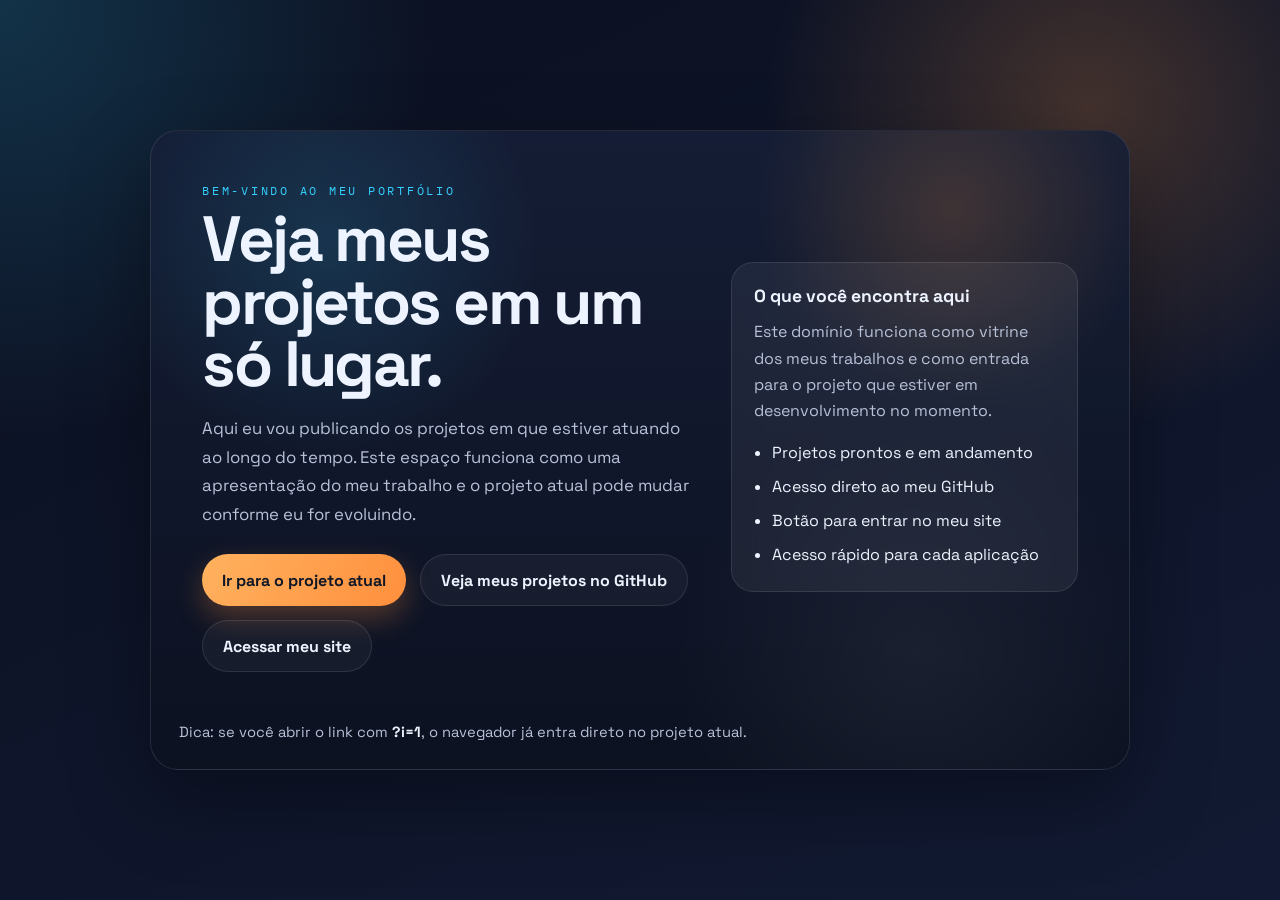
==== index.html @ d67bafd0 "Subindo meu projeto atual da máquina para o InfinityFree" ====
<!DOCTYPE html>
<html lang="pt-BR">
<head>
  <meta charset="UTF-8">
  <meta name="viewport" content="width=device-width, initial-scale=1.0">
  <meta http-equiv="cache-control" content="no-cache, no-store, must-revalidate">
  <meta http-equiv="pragma" content="no-cache">
  <meta http-equiv="expires" content="0">
  <title>Alex | Portfólio e Projetos</title>
  <link rel="preconnect" href="https://fonts.googleapis.com">
  <link rel="preconnect" href="https://fonts.gstatic.com" crossorigin>
  <link href="https://fonts.googleapis.com/css2?family=Space+Grotesk:wght@400;500;700;800&family=IBM+Plex+Mono:wght@400;600&display=swap" rel="stylesheet">
  <script>
    (function () {
      const params = new URLSearchParams(window.location.search);
      if (params.get("i") === "1") {
        window.location.replace("./Projeto%20Atual/index.html");
      }
    })();
  </script>
  <style>
    :root {
      color-scheme: light dark;
      --bg-1: #0b1020;
      --bg-2: #121a33;
      --paper: rgba(18, 25, 45, 0.88);
      --paper-2: rgba(255, 255, 255, 0.06);
      --ink: #eef4ff;
      --muted: #b7c1d8;
      --accent: #ff9b42;
      --accent-2: #35d0ff;
      --line: rgba(255, 255, 255, 0.1);
      --shadow: 0 30px 80px rgba(0, 0, 0, 0.35);
    }

    * {
      box-sizing: border-box;
    }

    body {
      margin: 0;
      min-height: 100vh;
      font-family: "Space Grotesk", "Segoe UI", sans-serif;
      color: var(--ink);
      background:
        radial-gradient(circle at top left, rgba(53, 208, 255, 0.18), transparent 28%),
        radial-gradient(circle at 85% 12%, rgba(255, 155, 66, 0.22), transparent 24%),
        linear-gradient(155deg, var(--bg-1), var(--bg-2));
      padding: 24px;
    }

    .page {
      min-height: calc(100vh - 48px);
      display: grid;
      place-items: center;
    }

    .hero-card {
      width: min(980px, 100%);
      border: 1px solid var(--line);
      border-radius: 28px;
      background: linear-gradient(180deg, rgba(21, 30, 54, 0.96), rgba(13, 18, 33, 0.96));
      box-shadow: var(--shadow);
      overflow: hidden;
      position: relative;
    }

    .hero-card::before {
      content: "";
      position: absolute;
      inset: 0;
      background:
        radial-gradient(circle at 18% 18%, rgba(53, 208, 255, 0.14), transparent 22%),
        radial-gradient(circle at 82% 12%, rgba(255, 155, 66, 0.18), transparent 20%),
        radial-gradient(circle at 78% 82%, rgba(255, 255, 255, 0.05), transparent 26%);
      pointer-events: none;
    }

    .hero-content {
      position: relative;
      padding: clamp(28px, 4vw, 56px);
      display: grid;
      gap: 28px;
      grid-template-columns: minmax(0, 1.3fr) minmax(280px, 0.9fr);
      align-items: center;
    }

    .eyebrow {
      margin: 0 0 10px;
      font-family: "IBM Plex Mono", monospace;
      text-transform: uppercase;
      letter-spacing: 0.22em;
      font-size: 0.78rem;
      color: var(--accent-2);
    }

    h1 {
      margin: 0;
      font-size: clamp(2.4rem, 5vw, 4.6rem);
      line-height: 0.98;
      letter-spacing: -0.04em;
      max-width: 11ch;
    }

    .lead {
      margin: 18px 0 0;
      max-width: 60ch;
      color: var(--muted);
      font-size: 1.05rem;
      line-height: 1.7;
    }

    .actions {
      margin-top: 26px;
      display: flex;
      flex-wrap: wrap;
      gap: 14px;
      align-items: center;
    }

    .button {
      display: inline-flex;
      align-items: center;
      justify-content: center;
      min-height: 52px;
      padding: 0 20px;
      border-radius: 999px;
      text-decoration: none;
      font-weight: 700;
      transition: transform 0.2s ease, box-shadow 0.2s ease, border-color 0.2s ease;
    }

    .button:hover {
      transform: translateY(-1px);
    }

    .button-primary {
      color: #101726;
      background: linear-gradient(120deg, #ffb25f, #ff8f3d);
      box-shadow: 0 12px 28px rgba(255, 143, 61, 0.28);
    }

    .button-secondary {
      color: var(--ink);
      background: rgba(255, 255, 255, 0.04);
      border: 1px solid var(--line);
    }

    .meta-panel {
      border: 1px solid var(--line);
      border-radius: 22px;
      background: var(--paper-2);
      padding: 22px;
      backdrop-filter: blur(12px);
    }

    .meta-panel h2 {
      margin: 0 0 12px;
      font-size: 1.1rem;
    }

    .meta-panel p {
      margin: 0 0 14px;
      color: var(--muted);
      line-height: 1.65;
    }

    .meta-list {
      margin: 0;
      padding-left: 18px;
      color: var(--ink);
      line-height: 1.75;
    }

    .meta-list li + li {
      margin-top: 6px;
    }

    .footer-note {
      position: relative;
      padding: 0 28px 28px;
      color: var(--muted);
      font-size: 0.92rem;
    }

    .footer-note strong {
      color: var(--ink);
    }

    @media (max-width: 820px) {
      .hero-content {
        grid-template-columns: 1fr;
      }

      h1 {
        max-width: none;
      }
    }
  </style>
</head>
<body>
  <main class="page">
    <section class="hero-card" aria-labelledby="hero-title">
      <div class="hero-content">
        <div>
          <p class="eyebrow">Bem-vindo ao meu portfólio</p>
          <h1 id="hero-title">Veja meus projetos em um só lugar.</h1>
          <p class="lead">
            Aqui eu vou publicando os projetos em que estiver atuando ao longo do tempo.
            Este espaço funciona como uma apresentação do meu trabalho e o projeto atual pode mudar conforme eu for evoluindo.
          </p>

          <div class="actions">
            <a class="button button-primary" href="./Projeto%20Atual/index.html">Ir para o projeto atual</a>
            <a class="button button-secondary" href="https://github.com/Alex12Rodrigues" target="_blank" rel="noopener noreferrer">Veja meus projetos no GitHub</a>
            <a class="button button-secondary" href="https://alex12rodrigues.infinityfree.me/" target="_blank" rel="noopener noreferrer">Acessar meu site</a>
          </div>
        </div>

        <aside class="meta-panel" aria-label="Resumo do site">
          <h2>O que você encontra aqui</h2>
          <p>Este domínio funciona como vitrine dos meus trabalhos e como entrada para o projeto que estiver em desenvolvimento no momento.</p>
          <ul class="meta-list">
            <li>Projetos prontos e em andamento</li>
            <li>Acesso direto ao meu GitHub</li>
            <li>Botão para entrar no meu site</li>
            <li>Acesso rápido para cada aplicação</li>
          </ul>
        </aside>
      </div>
      <div class="footer-note">
        Dica: se você abrir o link com <strong>?i=1</strong>, o navegador já entra direto no projeto atual.
      </div>
    </section>
  </main>
</body>
</html>
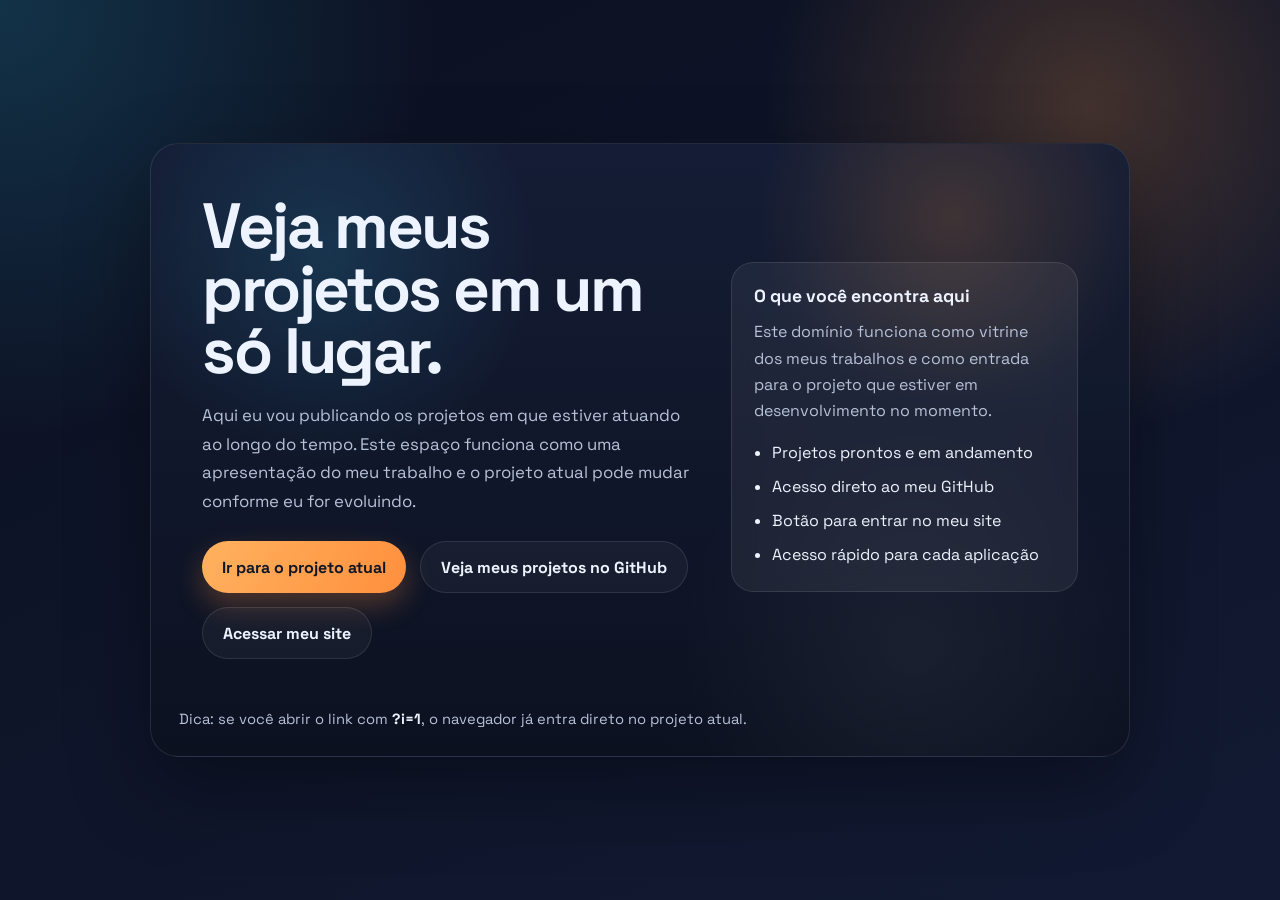
==== commit bec4eeaa: "Alterando site" ====
--- a/index.html
+++ b/index.html
@@ -196,6 +196,50 @@
         max-width: none;
       }
     }
+
+    @media (max-width: 640px) {
+      body {
+        padding: 14px;
+      }
+
+      .page {
+        min-height: auto;
+      }
+
+      .hero-card {
+        border-radius: 20px;
+      }
+
+      .hero-content {
+        padding: 22px;
+        gap: 20px;
+      }
+
+      h1 {
+        font-size: clamp(2rem, 12vw, 3rem);
+        line-height: 1.05;
+      }
+
+      .lead {
+        font-size: 1rem;
+      }
+
+      .actions {
+        gap: 10px;
+      }
+
+      .button {
+        width: 100%;
+      }
+
+      .meta-panel {
+        padding: 18px;
+      }
+
+      .footer-note {
+        padding: 0 20px 20px;
+      }
+    }
   </style>
 </head>
 <body>
@@ -203,7 +247,6 @@
     <section class="hero-card" aria-labelledby="hero-title">
       <div class="hero-content">
         <div>
-          <p class="eyebrow">Bem-vindo ao meu portfólio</p>
           <h1 id="hero-title">Veja meus projetos em um só lugar.</h1>
           <p class="lead">
             Aqui eu vou publicando os projetos em que estiver atuando ao longo do tempo.
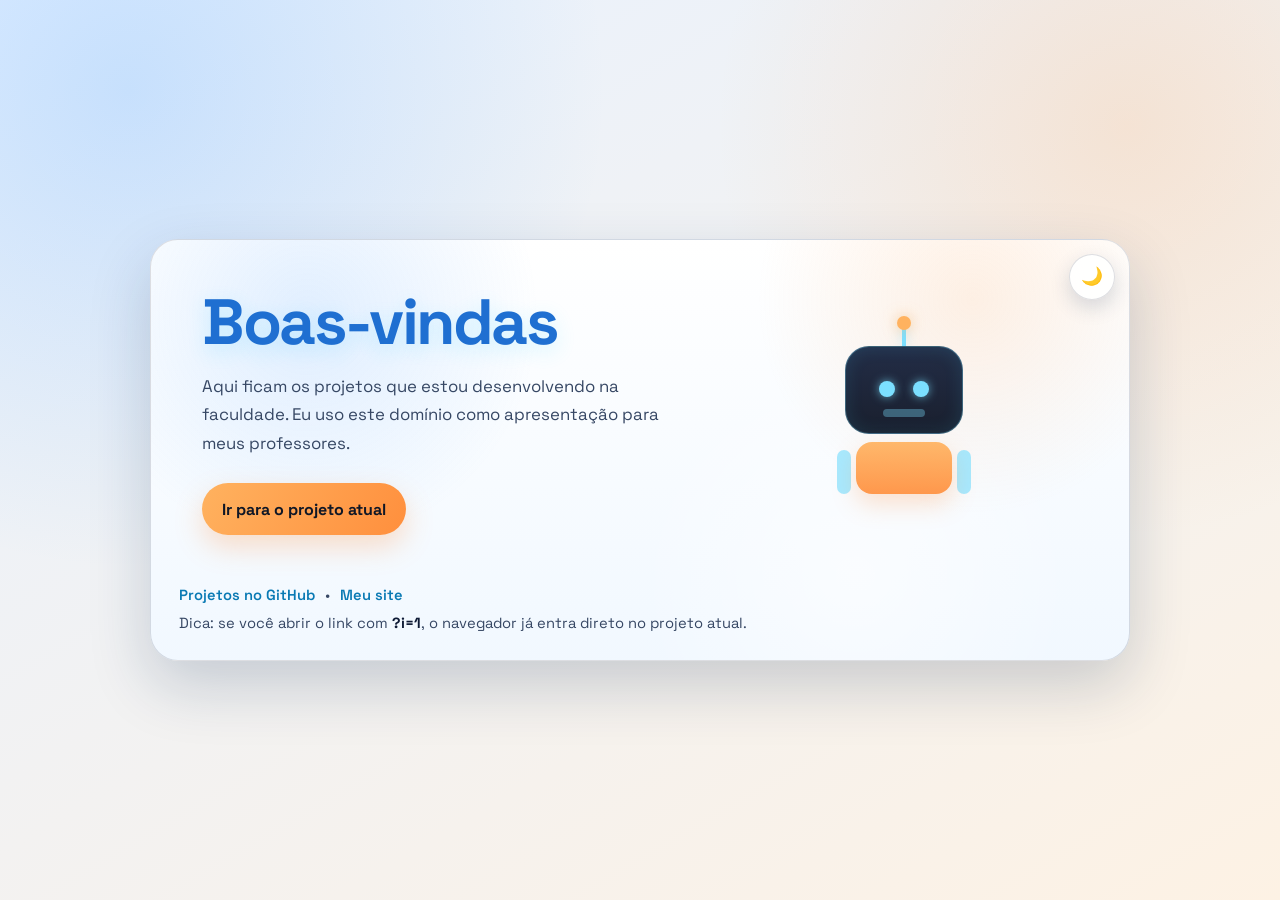
==== commit a5a8f776: "Atualizando página inicial" ====
--- a/index.html
+++ b/index.html
@@ -16,6 +16,34 @@
       if (params.get("i") === "1") {
         window.location.replace("./Projeto%20Atual/index.html");
       }
+
+      const THEME_KEY = "alex_presentation_theme";
+      const savedTheme = localStorage.getItem(THEME_KEY);
+      const prefersLight = window.matchMedia("(prefers-color-scheme: light)").matches;
+
+      function applyTheme(isLight) {
+        document.body.classList.toggle("light-theme", isLight);
+        const icon = document.getElementById("themeIcon");
+        if (icon) {
+          icon.textContent = isLight ? "🌙" : "☀️";
+        }
+      }
+
+      window.addEventListener("DOMContentLoaded", function () {
+        const toggle = document.getElementById("themeToggle");
+        const isLight = savedTheme ? savedTheme === "light" : prefersLight;
+        applyTheme(isLight);
+
+        if (!toggle) {
+          return;
+        }
+
+        toggle.addEventListener("click", function () {
+          const nextIsLight = !document.body.classList.contains("light-theme");
+          applyTheme(nextIsLight);
+          localStorage.setItem(THEME_KEY, nextIsLight ? "light" : "dark");
+        });
+      });
     })();
   </script>
   <style>
@@ -23,14 +51,31 @@
       color-scheme: light dark;
       --bg-1: #0b1020;
       --bg-2: #121a33;
-      --paper: rgba(18, 25, 45, 0.88);
+      --card-1: rgba(21, 30, 54, 0.96);
+      --card-2: rgba(13, 18, 33, 0.96);
       --paper-2: rgba(255, 255, 255, 0.06);
       --ink: #eef4ff;
       --muted: #b7c1d8;
       --accent: #ff9b42;
       --accent-2: #35d0ff;
+      --title-blue: #57a8ff;
       --line: rgba(255, 255, 255, 0.1);
       --shadow: 0 30px 80px rgba(0, 0, 0, 0.35);
+    }
+
+    body.light-theme {
+      --bg-1: #e8f2ff;
+      --bg-2: #fdf2e4;
+      --card-1: rgba(255, 255, 255, 0.98);
+      --card-2: rgba(241, 248, 255, 0.98);
+      --paper-2: rgba(16, 30, 58, 0.04);
+      --ink: #0e1a35;
+      --muted: #364764;
+      --accent: #ff8e3d;
+      --accent-2: #0a7ab4;
+      --title-blue: #1f6fd1;
+      --line: rgba(14, 26, 53, 0.14);
+      --shadow: 0 24px 62px rgba(17, 45, 84, 0.2);
     }
 
     * {
@@ -49,6 +94,13 @@
       padding: 24px;
     }
 
+    body.light-theme {
+      background:
+        radial-gradient(circle at 10% 10%, rgba(74, 160, 255, 0.22), transparent 34%),
+        radial-gradient(circle at 88% 14%, rgba(255, 166, 92, 0.2), transparent 30%),
+        linear-gradient(150deg, var(--bg-1), var(--bg-2));
+    }
+
     .page {
       min-height: calc(100vh - 48px);
       display: grid;
@@ -59,10 +111,39 @@
       width: min(980px, 100%);
       border: 1px solid var(--line);
       border-radius: 28px;
-      background: linear-gradient(180deg, rgba(21, 30, 54, 0.96), rgba(13, 18, 33, 0.96));
+      background: linear-gradient(180deg, var(--card-1), var(--card-2));
       box-shadow: var(--shadow);
       overflow: hidden;
       position: relative;
+    }
+
+    .theme-toggle {
+      position: absolute;
+      top: 14px;
+      right: 14px;
+      z-index: 3;
+      width: 46px;
+      height: 46px;
+      border-radius: 50%;
+      border: 1px solid var(--line);
+      background: rgba(255, 255, 255, 0.08);
+      color: var(--ink);
+      font-size: 1.1rem;
+      cursor: pointer;
+      display: inline-flex;
+      align-items: center;
+      justify-content: center;
+      transition: transform 0.2s ease, border-color 0.2s ease;
+    }
+
+    body.light-theme .theme-toggle {
+      background: rgba(255, 255, 255, 0.9);
+      box-shadow: 0 8px 20px rgba(15, 41, 78, 0.16);
+    }
+
+    .theme-toggle:hover {
+      transform: translateY(-1px) scale(1.04);
+      border-color: var(--accent-2);
     }
 
     .hero-card::before {
@@ -74,6 +155,13 @@
         radial-gradient(circle at 82% 12%, rgba(255, 155, 66, 0.18), transparent 20%),
         radial-gradient(circle at 78% 82%, rgba(255, 255, 255, 0.05), transparent 26%);
       pointer-events: none;
+    }
+
+    body.light-theme .hero-card::before {
+      background:
+        radial-gradient(circle at 16% 18%, rgba(75, 157, 255, 0.16), transparent 26%),
+        radial-gradient(circle at 84% 14%, rgba(255, 173, 104, 0.18), transparent 24%),
+        radial-gradient(circle at 72% 80%, rgba(255, 255, 255, 0.55), transparent 28%);
     }
 
     .hero-content {
@@ -102,6 +190,11 @@
       max-width: 11ch;
     }
 
+    .welcome-animated {
+      color: var(--title-blue);
+      text-shadow: 0 6px 20px rgba(53, 208, 255, 0.2);
+    }
+
     .lead {
       margin: 18px 0 0;
       max-width: 60ch;
@@ -113,9 +206,9 @@
     .actions {
       margin-top: 26px;
       display: flex;
-      flex-wrap: wrap;
-      gap: 14px;
-      align-items: center;
+      flex-direction: column;
+      gap: 10px;
+      align-items: flex-start;
     }
 
     .button {
@@ -140,40 +233,147 @@
       box-shadow: 0 12px 28px rgba(255, 143, 61, 0.28);
     }
 
-    .button-secondary {
-      color: var(--ink);
-      background: rgba(255, 255, 255, 0.04);
-      border: 1px solid var(--line);
-    }
-
-    .meta-panel {
-      border: 1px solid var(--line);
-      border-radius: 22px;
-      background: var(--paper-2);
-      padding: 22px;
-      backdrop-filter: blur(12px);
-    }
-
-    .meta-panel h2 {
-      margin: 0 0 12px;
-      font-size: 1.1rem;
-    }
-
-    .meta-panel p {
-      margin: 0 0 14px;
-      color: var(--muted);
-      line-height: 1.65;
-    }
-
-    .meta-list {
-      margin: 0;
-      padding-left: 18px;
-      color: var(--ink);
-      line-height: 1.75;
-    }
-
-    .meta-list li + li {
-      margin-top: 6px;
+    .welcome-panel {
+      display: grid;
+      gap: 0;
+      justify-items: center;
+    }
+
+    .bot {
+      width: 170px;
+      height: 186px;
+      position: relative;
+      animation: botFloat 3.2s ease-in-out infinite;
+    }
+
+    .bot-antenna {
+      width: 4px;
+      height: 24px;
+      background: #7bdfff;
+      position: absolute;
+      top: 4px;
+      left: 50%;
+      transform: translateX(-50%);
+      border-radius: 10px;
+      box-shadow: 0 0 12px rgba(123, 223, 255, 0.5);
+    }
+
+    .bot-antenna::after {
+      content: "";
+      position: absolute;
+      top: -8px;
+      left: 50%;
+      width: 14px;
+      height: 14px;
+      transform: translateX(-50%);
+      border-radius: 50%;
+      background: #ffb25f;
+      box-shadow: 0 0 14px rgba(255, 178, 95, 0.6);
+    }
+
+    .bot-head {
+      position: absolute;
+      top: 26px;
+      left: 50%;
+      width: 118px;
+      height: 88px;
+      transform: translateX(-50%);
+      border-radius: 24px;
+      background: linear-gradient(180deg, rgba(23, 34, 61, 0.95), rgba(13, 19, 34, 0.95));
+      border: 1px solid rgba(123, 223, 255, 0.35);
+      box-shadow: inset 0 0 18px rgba(53, 208, 255, 0.12);
+    }
+
+    .bot-eyes {
+      position: absolute;
+      top: 34px;
+      left: 50%;
+      transform: translateX(-50%);
+      display: flex;
+      gap: 18px;
+    }
+
+    .bot-eye {
+      width: 16px;
+      height: 16px;
+      border-radius: 50%;
+      background: #7bdfff;
+      box-shadow: 0 0 10px rgba(123, 223, 255, 0.7);
+      animation: botBlink 4s infinite;
+    }
+
+    .bot-mouth {
+      position: absolute;
+      bottom: 16px;
+      left: 50%;
+      width: 42px;
+      height: 8px;
+      transform: translateX(-50%);
+      border-radius: 8px;
+      background: rgba(123, 223, 255, 0.35);
+    }
+
+    .bot-body {
+      position: absolute;
+      top: 122px;
+      left: 50%;
+      width: 96px;
+      height: 52px;
+      transform: translateX(-50%);
+      border-radius: 16px;
+      background: linear-gradient(180deg, rgba(255, 178, 95, 0.92), rgba(255, 143, 61, 0.92));
+      box-shadow: 0 10px 24px rgba(255, 143, 61, 0.25);
+    }
+
+    .bot-arm {
+      position: absolute;
+      top: 130px;
+      width: 14px;
+      height: 44px;
+      border-radius: 999px;
+      background: rgba(123, 223, 255, 0.65);
+      transform-origin: top center;
+    }
+
+    .bot-arm.left {
+      left: 18px;
+    }
+
+    .bot-arm.right {
+      right: 18px;
+      animation: botWave 1.4s ease-in-out infinite;
+    }
+
+    @keyframes botFloat {
+      0%,
+      100% {
+        transform: translateY(0);
+      }
+      50% {
+        transform: translateY(-7px);
+      }
+    }
+
+    @keyframes botBlink {
+      0%,
+      46%,
+      52%,
+      100% {
+        transform: scaleY(1);
+      }
+      49% {
+        transform: scaleY(0.15);
+      }
+    }
+
+    @keyframes botWave {
+      0%,
+      100% {
+        transform: rotate(0deg);
+      }
+      50% {
+        transform: rotate(-26deg);
+      }
     }
 
     .footer-note {
@@ -187,6 +387,24 @@
       color: var(--ink);
     }
 
+    .footer-links {
+      margin: 0 0 10px;
+      display: flex;
+      gap: 10px;
+      align-items: center;
+      flex-wrap: wrap;
+    }
+
+    .footer-links a {
+      color: var(--accent-2);
+      text-decoration: none;
+      font-weight: 600;
+    }
+
+    .footer-links a:hover {
+      text-decoration: underline;
+    }
+
     @media (max-width: 820px) {
       .hero-content {
         grid-template-columns: 1fr;
@@ -211,7 +429,7 @@
       }
 
       .hero-content {
-        padding: 22px;
+        padding: 64px 22px 22px;
         gap: 20px;
       }
 
@@ -232,8 +450,8 @@
         width: 100%;
       }
 
-      .meta-panel {
-        padding: 18px;
+      .footer-links {
+        gap: 8px;
       }
 
       .footer-note {
@@ -245,33 +463,43 @@
 <body>
   <main class="page">
     <section class="hero-card" aria-labelledby="hero-title">
+      <button id="themeToggle" class="theme-toggle" type="button" aria-label="Alternar tema claro e escuro" title="Alternar tema claro e escuro">
+        <span id="themeIcon">☀️</span>
+      </button>
       <div class="hero-content">
         <div>
-          <h1 id="hero-title">Veja meus projetos em um só lugar.</h1>
+          <h1 id="hero-title" class="welcome-animated">Boas-vindas</h1>
           <p class="lead">
-            Aqui eu vou publicando os projetos em que estiver atuando ao longo do tempo.
-            Este espaço funciona como uma apresentação do meu trabalho e o projeto atual pode mudar conforme eu for evoluindo.
+            Aqui ficam os projetos que estou desenvolvendo na faculdade. Eu uso este domínio como apresentação para meus professores.
           </p>
 
           <div class="actions">
             <a class="button button-primary" href="./Projeto%20Atual/index.html">Ir para o projeto atual</a>
-            <a class="button button-secondary" href="https://github.com/Alex12Rodrigues" target="_blank" rel="noopener noreferrer">Veja meus projetos no GitHub</a>
-            <a class="button button-secondary" href="https://alex12rodrigues.infinityfree.me/" target="_blank" rel="noopener noreferrer">Acessar meu site</a>
           </div>
         </div>
 
-        <aside class="meta-panel" aria-label="Resumo do site">
-          <h2>O que você encontra aqui</h2>
-          <p>Este domínio funciona como vitrine dos meus trabalhos e como entrada para o projeto que estiver em desenvolvimento no momento.</p>
-          <ul class="meta-list">
-            <li>Projetos prontos e em andamento</li>
-            <li>Acesso direto ao meu GitHub</li>
-            <li>Botão para entrar no meu site</li>
-            <li>Acesso rápido para cada aplicação</li>
-          </ul>
-        </aside>
+        <div class="welcome-panel" aria-label="Boas-vindas">
+          <div class="bot" aria-hidden="true">
+            <span class="bot-antenna"></span>
+            <div class="bot-head">
+              <div class="bot-eyes">
+                <span class="bot-eye"></span>
+                <span class="bot-eye"></span>
+              </div>
+              <span class="bot-mouth"></span>
+            </div>
+            <span class="bot-arm left"></span>
+            <span class="bot-arm right"></span>
+            <div class="bot-body"></div>
+          </div>
+        </div>
       </div>
       <div class="footer-note">
+        <div class="footer-links">
+          <a href="https://github.com/Alex12Rodrigues" target="_blank" rel="noopener noreferrer">Projetos no GitHub</a>
+          <span aria-hidden="true">•</span>
+          <a href="https://alex12rodrigues.infinityfree.me/" target="_blank" rel="noopener noreferrer">Meu site</a>
+        </div>
         Dica: se você abrir o link com <strong>?i=1</strong>, o navegador já entra direto no projeto atual.
       </div>
     </section>
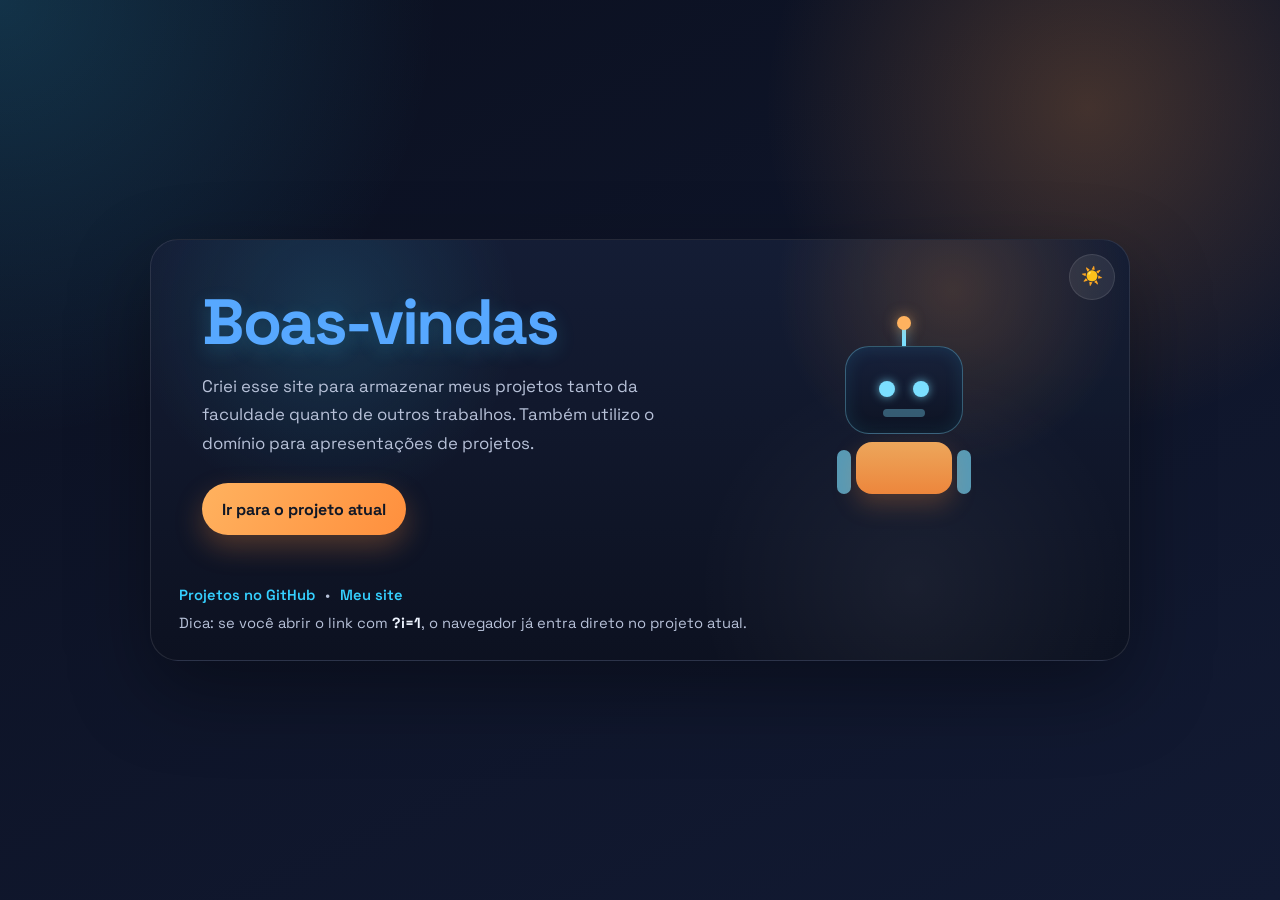
==== commit 6af0b1ba: "Alterando tema claro/escuro" ====
--- a/index.html
+++ b/index.html
@@ -17,11 +17,32 @@
         window.location.replace("./Projeto%20Atual/index.html");
       }
 
-      const THEME_KEY = "alex_presentation_theme";
-      const savedTheme = localStorage.getItem(THEME_KEY);
-      const prefersLight = window.matchMedia("(prefers-color-scheme: light)").matches;
-
-      function applyTheme(isLight) {
+      const THEME_KEY = "alex_site_theme";
+      const LEGACY_THEME_KEYS = ["alex_presentation_theme", "winston_theme"];
+
+      function readSavedTheme() {
+        const shared = localStorage.getItem(THEME_KEY);
+        if (shared === "light" || shared === "dark") {
+          return shared;
+        }
+
+        for (const legacyKey of LEGACY_THEME_KEYS) {
+          const legacy = localStorage.getItem(legacyKey);
+          if (legacy === "light" || legacy === "dark") {
+            return legacy;
+          }
+        }
+
+        return "dark";
+      }
+
+      function persistTheme(theme) {
+        localStorage.setItem(THEME_KEY, theme);
+        LEGACY_THEME_KEYS.forEach((key) => localStorage.setItem(key, theme));
+      }
+
+      function applyTheme(theme) {
+        const isLight = theme === "light";
         document.body.classList.toggle("light-theme", isLight);
         const icon = document.getElementById("themeIcon");
         if (icon) {
@@ -31,17 +52,18 @@
 
       window.addEventListener("DOMContentLoaded", function () {
         const toggle = document.getElementById("themeToggle");
-        const isLight = savedTheme ? savedTheme === "light" : prefersLight;
-        applyTheme(isLight);
+        let currentTheme = readSavedTheme();
+        applyTheme(currentTheme);
+        persistTheme(currentTheme);
 
         if (!toggle) {
           return;
         }
 
         toggle.addEventListener("click", function () {
-          const nextIsLight = !document.body.classList.contains("light-theme");
-          applyTheme(nextIsLight);
-          localStorage.setItem(THEME_KEY, nextIsLight ? "light" : "dark");
+          currentTheme = currentTheme === "dark" ? "light" : "dark";
+          applyTheme(currentTheme);
+          persistTheme(currentTheme);
         });
       });
     })();
@@ -470,7 +492,7 @@
         <div>
           <h1 id="hero-title" class="welcome-animated">Boas-vindas</h1>
           <p class="lead">
-            Aqui ficam os projetos que estou desenvolvendo na faculdade. Eu uso este domínio como apresentação para meus professores.
+            Criei esse site para armazenar meus projetos tanto da faculdade quanto de outros trabalhos. Também utilizo o domínio para apresentações de projetos.
           </p>
 
           <div class="actions">
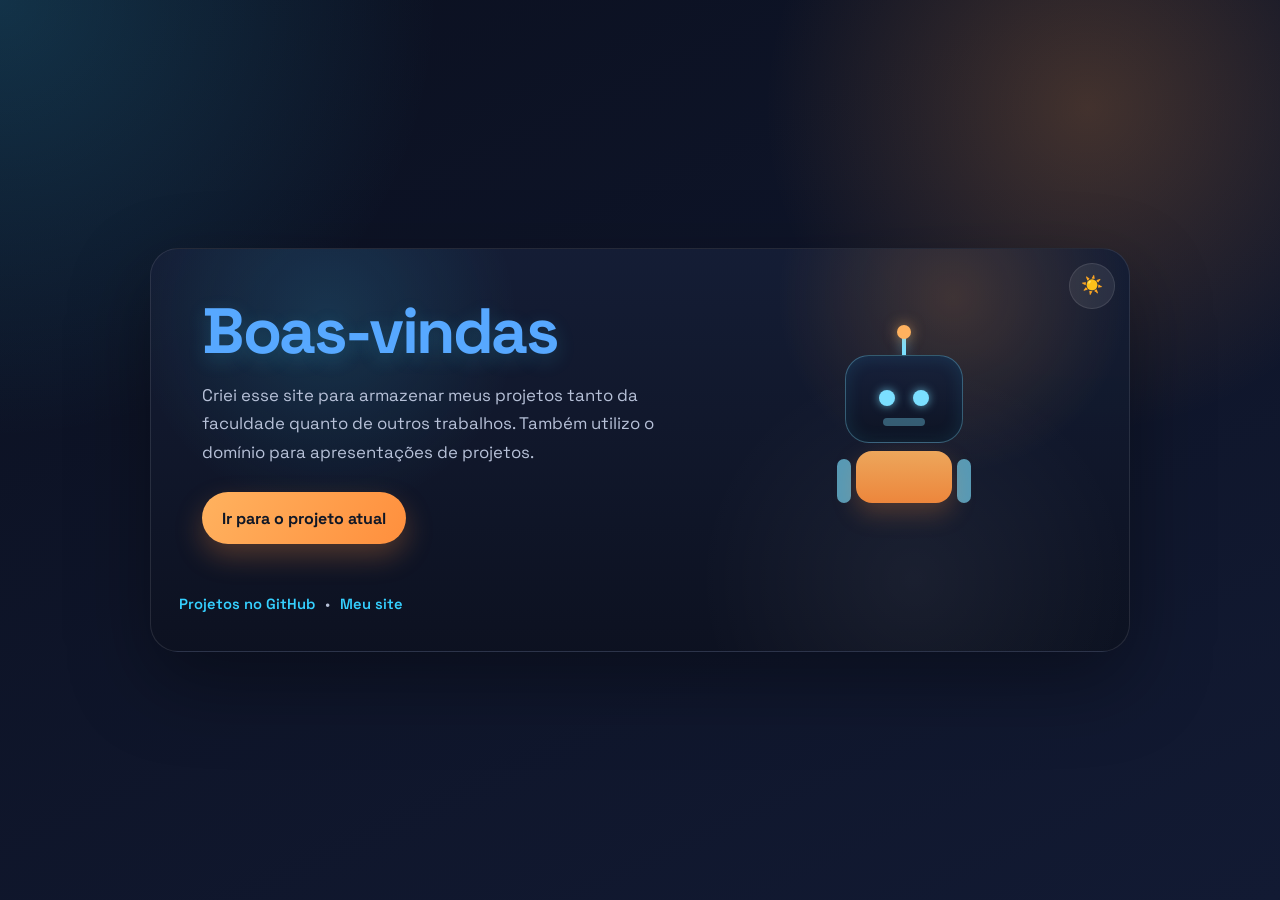
==== commit 0ec7d6b4: "Alterando rota" ====
--- a/index.html
+++ b/index.html
@@ -12,11 +12,6 @@
   <link href="https://fonts.googleapis.com/css2?family=Space+Grotesk:wght@400;500;700;800&family=IBM+Plex+Mono:wght@400;600&display=swap" rel="stylesheet">
   <script>
     (function () {
-      const params = new URLSearchParams(window.location.search);
-      if (params.get("i") === "1") {
-        window.location.replace("./Projeto%20Atual/index.html");
-      }
-
       const THEME_KEY = "alex_site_theme";
       const LEGACY_THEME_KEYS = ["alex_presentation_theme", "winston_theme"];
 
@@ -522,7 +517,6 @@
           <span aria-hidden="true">•</span>
           <a href="https://alex12rodrigues.infinityfree.me/" target="_blank" rel="noopener noreferrer">Meu site</a>
         </div>
-        Dica: se você abrir o link com <strong>?i=1</strong>, o navegador já entra direto no projeto atual.
       </div>
     </section>
   </main>
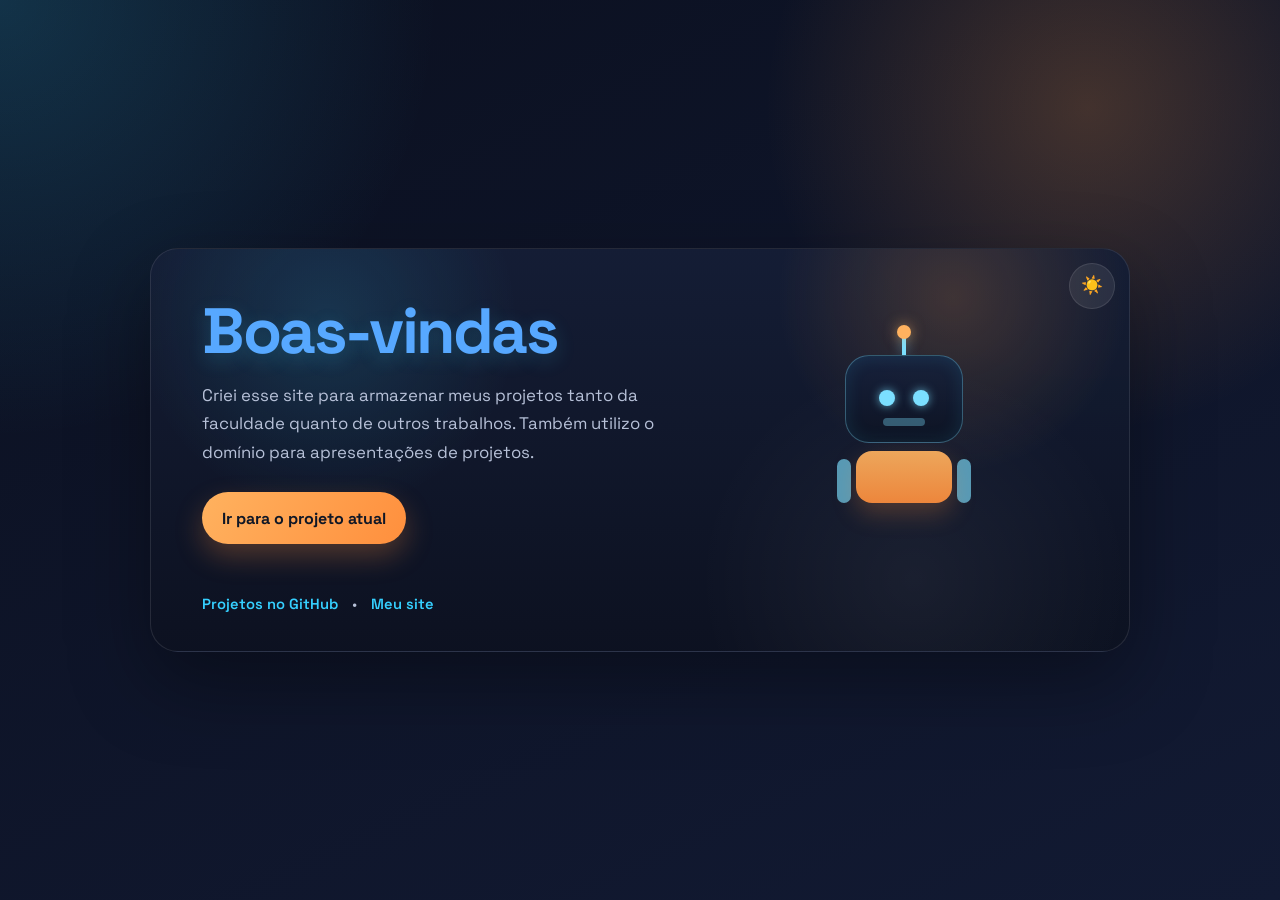
==== commit 85c6e487: "Ajustando links Co-authored-by: Copilot <copilot@github.com>" ====
--- a/index.html
+++ b/index.html
@@ -395,9 +395,10 @@
 
     .footer-note {
       position: relative;
-      padding: 0 28px 28px;
+      padding: 0 clamp(28px, 4vw, 56px) 28px;
       color: var(--muted);
       font-size: 0.92rem;
+      text-align: left;
     }
 
     .footer-note strong {
@@ -407,7 +408,8 @@
     .footer-links {
       margin: 0 0 10px;
       display: flex;
-      gap: 10px;
+      justify-content: flex-start;
+      gap: 14px;
       align-items: center;
       flex-wrap: wrap;
     }
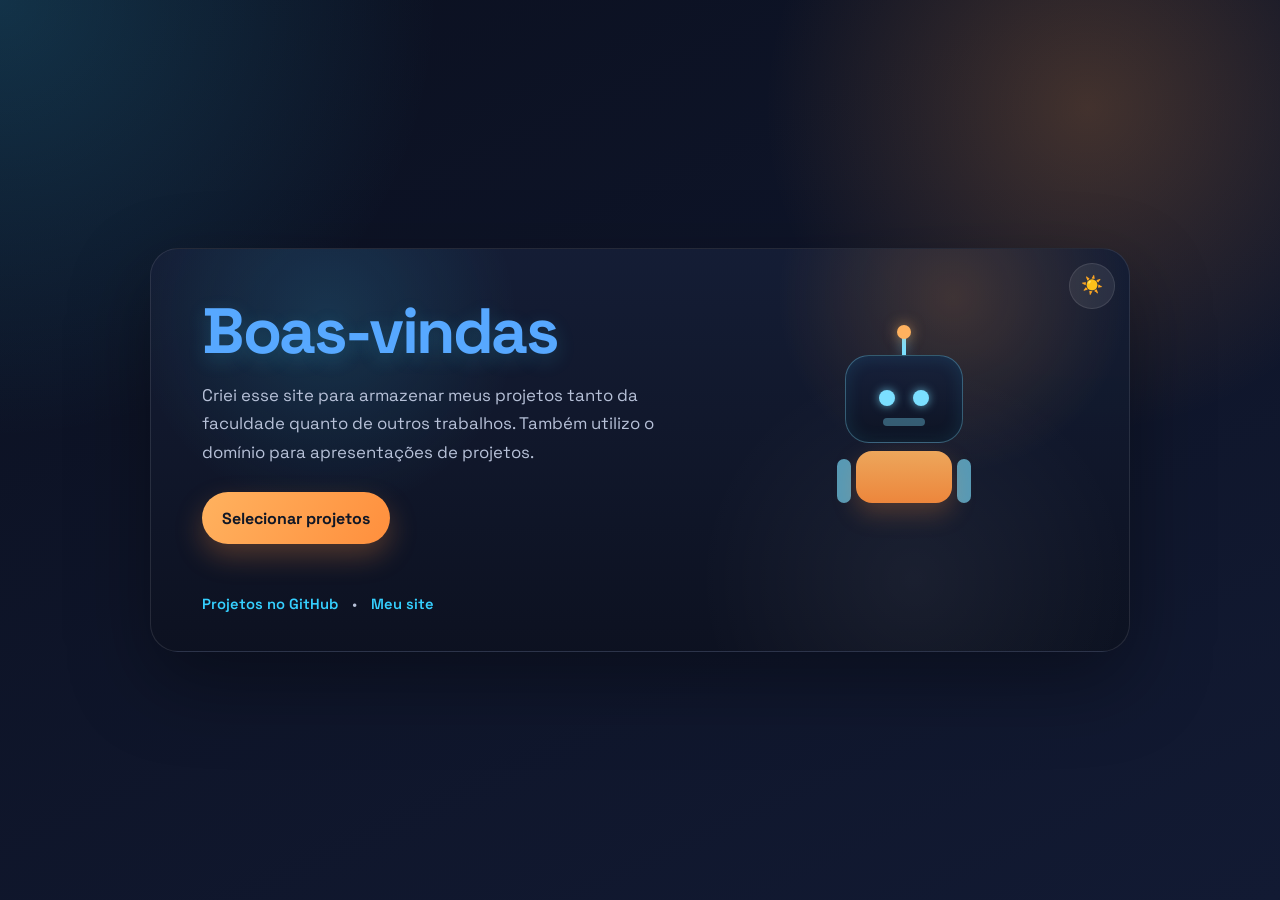
==== commit 5855ebc7: "Atualizando página inicial" ====
--- a/index.html
+++ b/index.html
@@ -493,7 +493,7 @@
           </p>
 
           <div class="actions">
-            <a class="button button-primary" href="./Projeto%20Atual/index.html">Ir para o projeto atual</a>
+            <a class="button button-primary" href="./Projeto%20Atual/index.html">Selecionar projetos</a>
           </div>
         </div>
 
